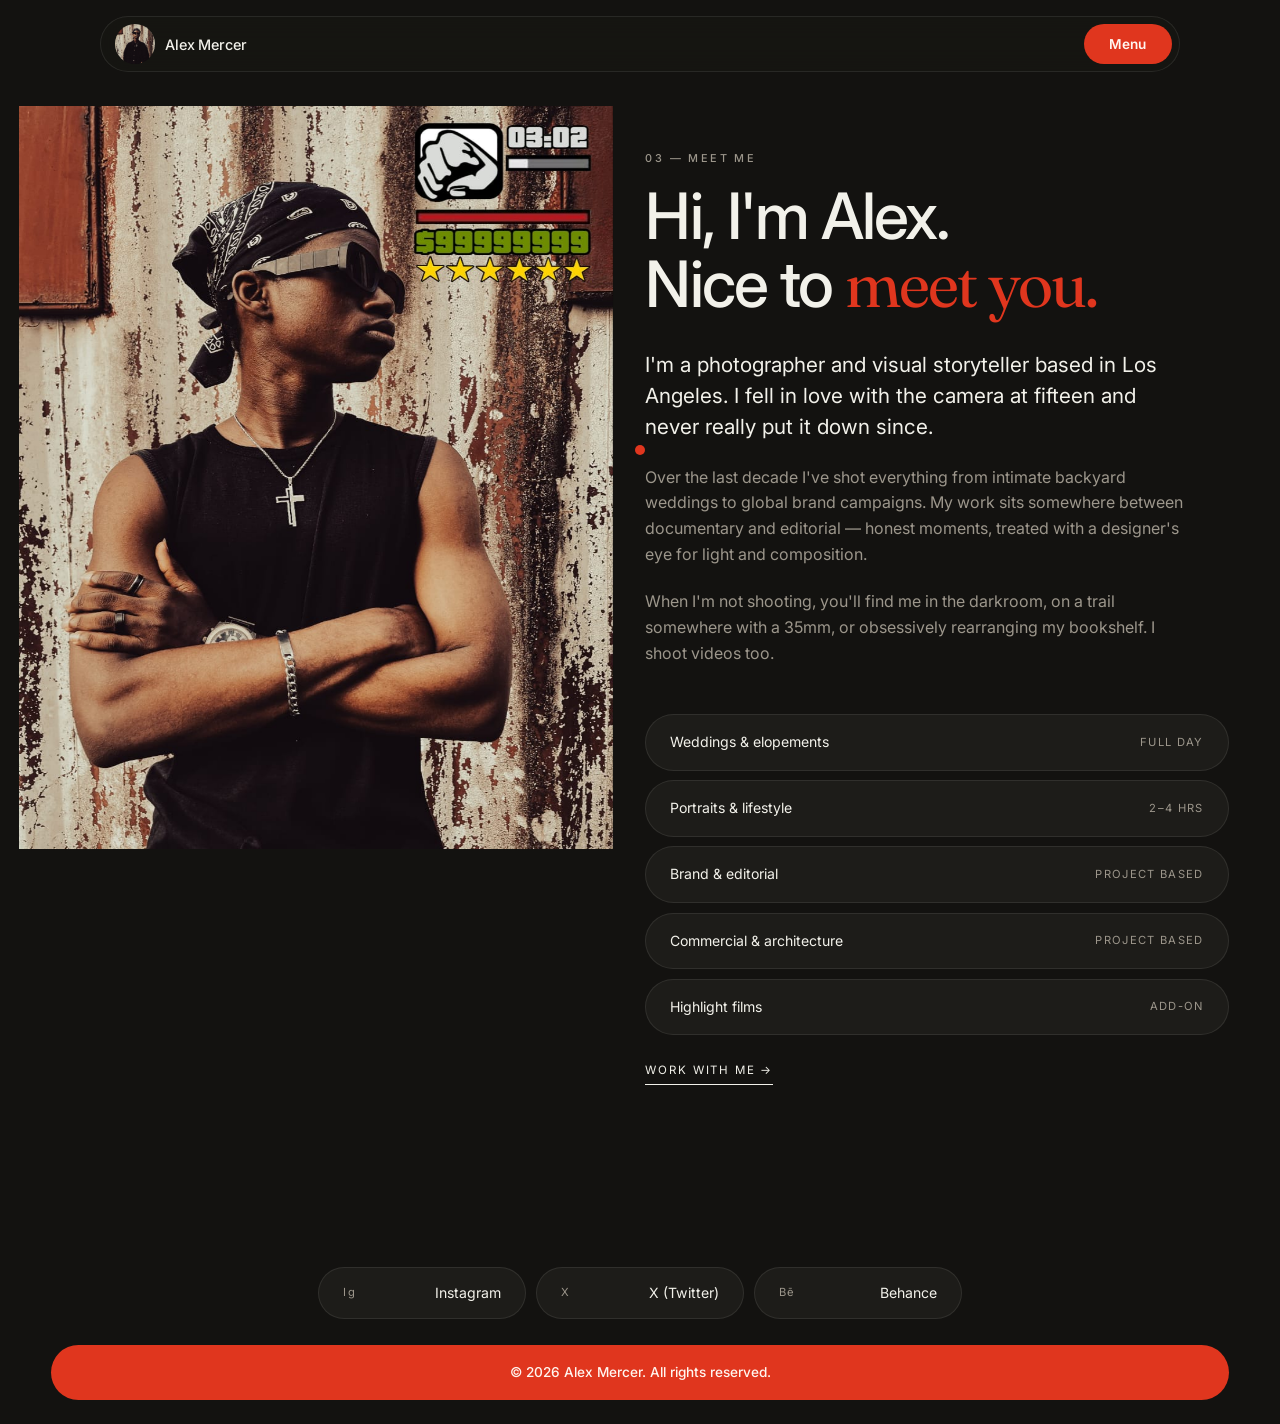
==== about.html @ 212f958e "Photographer portfolio — dark bento design, November session gallery, red accent, lazy loading + ske" ====
<!DOCTYPE html>
<html lang="en">
<head>
  <meta charset="UTF-8">
  <meta name="viewport" content="width=device-width, initial-scale=1.0">
  <title>About — Alex Mercer</title>
  <link rel="preconnect" href="https://fonts.googleapis.com">
  <link rel="preconnect" href="https://fonts.gstatic.com" crossorigin>
  <link href="https://fonts.googleapis.com/css2?family=Fraunces:ital,opsz,wght@0,9..144,300..600;1,9..144,300..600&family=Inter:wght@400;500;600&display=swap" rel="stylesheet">
  <link rel="stylesheet" href="css/style.css">
  <link rel="icon" href="data:image/svg+xml,<svg xmlns='http://www.w3.org/2000/svg' viewBox='0 0 100 100'><circle cx='50' cy='50' r='42' fill='%2316140f'/></svg>">
</head>
<body>

  <header class="nav">
    <a class="nav-id" href="index.html">
      <img src="images/photos/2026-11-24_012.jpg" alt="Alex Mercer" style="object-position:50% 18%">
      <span>Alex Mercer</span>
    </a>
    <nav class="menu">
      <ul>
        <li><a href="projects.html"><span>01</span>Projects</a></li>
        <li><a href="gallery.html"><span>02</span>Gallery</a></li>
        <li><a href="about.html" aria-current="page"><span>03</span>About</a></li>
        <li><a href="contact.html"><span>04</span>Contact</a></li>
      </ul>
    </nav>
    <button class="menu-btn">Menu</button>
  </header>

  <main class="section" style="padding-top:clamp(7rem,16vh,11rem)">
    <div class="about-grid">
      <div class="portrait-img reveal-img">
        <img data-parallax data-speed="10" src="images/photos/2026-11-24_003.jpg" alt="Alex Mercer — portrait" loading="lazy">
      </div>
      <div class="about-copy">
        <span class="eyebrow">03 — Meet me</span>
        <h1>Hi, I'm Alex.<br>Nice to <em>meet you.</em></h1>
        <p class="lede">I'm a photographer and visual storyteller based in Los Angeles. I fell in love with the camera at fifteen and never really put it down since.</p>
        <p class="body">Over the last decade I've shot everything from intimate backyard weddings to global brand campaigns. My work sits somewhere between documentary and editorial — honest moments, treated with a designer's eye for light and composition.</p>
        <p class="body">When I'm not shooting, you'll find me in the darkroom, on a trail somewhere with a 35mm, or obsessively rearranging my bookshelf. I shoot videos too.</p>

        <ul class="capability-list">
          <li><span>Weddings &amp; elopements</span><span>Full day</span></li>
          <li><span>Portraits &amp; lifestyle</span><span>2–4 hrs</span></li>
          <li><span>Brand &amp; editorial</span><span>Project based</span></li>
          <li><span>Commercial &amp; architecture</span><span>Project based</span></li>
          <li><span>Highlight films</span><span>Add-on</span></li>
        </ul>

        <a class="text-link" href="contact.html">Work with me →</a>
      </div>
    </div>
  </main>

  <footer class="footer">
    <nav class="pill-list footer-socials">
      <a href="#"><span class="num">Ig</span><span>Instagram</span></a>
      <a href="#"><span class="num">X</span><span>X (Twitter)</span></a>
      <a href="#"><span class="num">Bē</span><span>Behance</span></a>
    </nav>
    <div class="accent-bar">© 2026 Alex Mercer. All rights reserved.</div>
  </footer>

  <script src="https://unpkg.com/lenis@1/dist/lenis.min.js"></script>
  <script src="js/data.js"></script>
  <script src="js/main.js"></script>
</body>
</html>
---- css/style.css ----
/* ============================================================
   LENS × JUSTINLE — dark bento photographer portfolio
   ============================================================ */

:root {
  --bg: #131210;
  --bg-deep: #0b0a09;
  --card: #1d1c19;
  --card-2: #262420;
  --field: #2b2925;
  --line: rgba(242, 241, 234, 0.09);
  --ink: #f2f1ea;
  --muted: #9c968b;
  --accent: #e0361e;
  --accent-ink: #fff6f0;

  --font-display: "Fraunces", "Georgia", serif;
  --font-body: "Inter", "Helvetica Neue", sans-serif;

  --pad: clamp(1.25rem, 4vw, 4rem);
  --r: 22px;
  --r-lg: 28px;
  --ease: cubic-bezier(0.22, 1, 0.36, 1);
}

* { margin: 0; padding: 0; box-sizing: border-box; }

html { scroll-behavior: smooth; }

body {
  background: var(--bg);
  color: var(--ink);
  font-family: var(--font-body);
  font-size: 1rem;
  line-height: 1.6;
  -webkit-font-smoothing: antialiased;
  overflow-x: clip;
}

::selection { background: var(--accent); color: var(--accent-ink); }

img { display: block; max-width: 100%; }
a { color: inherit; text-decoration: none; }

/* ---------- typography ---------- */

.display {
  font-family: var(--font-display);
  font-weight: 400;
  font-variation-settings: "opsz" 144, "SOFT" 0, "WONK" 1;
  letter-spacing: -0.02em;
  line-height: 0.98;
}

.italic { font-style: italic; font-variation-settings: "opsz" 144, "SOFT" 0, "WONK" 1; }

.eyebrow {
  font-size: 0.68rem;
  text-transform: uppercase;
  letter-spacing: 0.22em;
  color: var(--muted);
  font-weight: 500;
}

.section { padding: clamp(3.5rem, 8vw, 6.5rem) var(--pad); }

.section-head {
  display: flex;
  align-items: flex-end;
  justify-content: space-between;
  gap: 2rem;
  margin-bottom: clamp(2.5rem, 6vw, 4.5rem);
}

.section-head h2 {
  font-family: var(--font-display);
  font-weight: 400;
  font-size: clamp(2.2rem, 5vw, 4.2rem);
  letter-spacing: -0.02em;
  line-height: 1;
  margin-top: 0.9rem;
}

/* ---------- shared card / frame ---------- */

.frame { overflow: hidden; border-radius: var(--r); position: relative; }
.frame img { width: 100%; height: 100%; object-fit: cover; display: block; }

[data-parallax] { will-change: transform; transform: scale(1.12); }

/* ---------- custom cursor ---------- */

.cursor {
  position: fixed;
  top: 0; left: 0;
  width: 10px; height: 10px;
  background: var(--accent);
  border-radius: 50%;
  pointer-events: none;
  z-index: 9999;
  transition: width 0.25s var(--ease), height 0.25s var(--ease), opacity 0.25s;
}

.cursor.-view { width: 84px; height: 84px; opacity: 0.95; }
.cursor.-link { width: 26px; height: 26px; }

.cursor-label {
  position: fixed;
  top: 0; left: 0;
  pointer-events: none;
  z-index: 9999;
  color: var(--accent-ink);
  font-size: 0.62rem;
  font-weight: 600;
  letter-spacing: 0.18em;
  text-transform: uppercase;
  opacity: 0;
  transition: opacity 0.2s;
}

.cursor.-view ~ .cursor-label { opacity: 1; }

@media (pointer: coarse) {
  .cursor, .cursor-label { display: none; }
}

/* ---------- floating pill nav ---------- */

.nav {
  position: fixed;
  top: 1rem;
  left: 50%;
  transform: translateX(-50%);
  width: min(96%, 1080px);
  z-index: 100;
  display: flex;
  justify-content: space-between;
  align-items: center;
  gap: 1rem;
  padding: 0.45rem 0.45rem 0.45rem 0.9rem;
  background: rgba(23, 22, 19, 0.78);
  backdrop-filter: blur(16px);
  -webkit-backdrop-filter: blur(16px);
  border: 1px solid var(--line);
  border-radius: 999px;
}

.nav-id { display: flex; align-items: center; gap: 0.6rem; }
.nav-id img { width: 40px; height: 40px; border-radius: 50%; object-fit: cover; }
.nav-id span { font-weight: 500; font-size: 0.9rem; letter-spacing: -0.01em; white-space: nowrap; }

.menu-btn {
  background: var(--accent);
  color: var(--accent-ink);
  border: none;
  border-radius: 999px;
  padding: 0.75rem 1.6rem;
  font-family: var(--font-body);
  font-size: 0.85rem;
  font-weight: 600;
  cursor: pointer;
  transition: transform 0.3s var(--ease), filter 0.3s;
}

.menu-btn:hover { filter: brightness(1.06); transform: scale(1.04); }

/* menu overlay — reparented to <body> by JS (fixed positioning inside
   the nav is contained by its backdrop-filter and would be clipped) */
.site-menu {
  position: fixed;
  inset: 0;
  z-index: 99;
  background: rgba(11, 10, 9, 0.5);
  backdrop-filter: blur(28px) saturate(0.85);
  -webkit-backdrop-filter: blur(28px) saturate(0.85);
  display: grid;
  place-items: center;
  opacity: 0;
  visibility: hidden;
  transition: opacity 0.4s var(--ease), visibility 0.4s;
}

.site-menu.open { opacity: 1; visibility: visible; }

.site-menu ul { list-style: none; text-align: center; display: grid; gap: 0.8rem; }

.site-menu a {
  font-family: var(--font-display);
  font-size: clamp(2.2rem, 6vw, 4.2rem);
  letter-spacing: -0.02em;
  transition: color 0.3s;
  display: inline-block;
}

.site-menu a span {
  font-family: var(--font-body);
  font-size: 0.65rem;
  letter-spacing: 0.2em;
  color: var(--muted);
  vertical-align: super;
  margin-right: 0.8rem;
}

.site-menu a:hover, .site-menu a[aria-current="page"] { color: var(--accent); font-style: italic; }

/* ---------- buttons ---------- */

.btn-main {
  display: inline-flex;
  align-items: center;
  gap: 1rem;
  background: var(--ink);
  color: #16140f; /* dark text on the light pill — 4.5:1+ */
  border-radius: 999px;
  padding: 0.5rem 1.8rem 0.5rem 0.5rem;
  font-weight: 500;
  font-size: 0.95rem;
  transition: transform 0.35s var(--ease);
}

.btn-main:hover { transform: scale(1.04); }

.btn-main .btn-ico {
  width: 2.4rem; height: 2.4rem;
  border-radius: 50%;
  background: #16140f;
  color: var(--accent);
  display: grid;
  place-items: center;
  transition: transform 0.35s var(--ease);
}

.btn-main:hover .btn-ico { transform: rotate(-45deg); }

/* ---------- hero (Lens-style bento) ---------- */

/* ---------- hero (full-bleed image header) ---------- */

.hero {
  position: relative;
  min-height: 100svh;
  display: grid;
  place-items: center;
  padding: 6.5rem var(--pad) 3rem;
  overflow: hidden;
}

.hero-bg {
  position: absolute;
  inset: 0;
  width: 100%;
  height: 100%;
  object-fit: cover;
  object-position: 50% 30%;
}

.hero-veil {
  position: absolute;
  inset: 0;
  background: linear-gradient(180deg, rgba(11, 10, 9, 0.6), rgba(11, 10, 9, 0.32) 45%, rgba(11, 10, 9, 0.82));
}

.hero-copy { position: relative; z-index: 1; text-align: center; }

.hero-tag { color: rgba(242, 241, 234, 0.85); max-width: 24rem; margin: 0 auto 1.4rem; }

.hero-title {
  font-family: var(--font-body);
  font-weight: 500;
  font-size: clamp(2.8rem, 6.5vw, 6.4rem);
  line-height: 1.03;
  letter-spacing: -0.035em;
  text-shadow: 0 2px 40px rgba(8, 7, 6, 0.45);
}

.hero-copy .btn-main { margin-top: 2.4rem; }

@media (max-width: 880px) {
  .hero { padding-top: 6.5rem; }
}

/* ---------- reveal animations ---------- */

.reveal {
  opacity: 0;
  transform: translateY(28px);
  filter: blur(8px);
  transition: opacity 0.9s var(--ease), transform 0.9s var(--ease), filter 0.9s var(--ease);
}

.reveal.in { opacity: 1; transform: none; filter: none; }

.reveal-img {
  opacity: 0;
  transform: scale(0.96) translateY(24px);
  transition: opacity 1s var(--ease), transform 1.1s var(--ease);
}

.reveal-img.in { opacity: 1; transform: none; }

/* ---------- featured banner (full-width, text center-bottom) ---------- */

.feature { display: grid; gap: clamp(2.5rem, 6vw, 5rem); }

.banner {
  position: relative;
  display: block;
  width: 100%;
  aspect-ratio: 16 / 9;
  border-radius: var(--r-lg);
  overflow: hidden;
}

.banner img { position: absolute; inset: 0; width: 100%; height: 100%; object-fit: cover; object-position: 50% 22%; opacity: 0; transition: opacity 0.6s var(--ease); }
.banner.loaded img { opacity: 1; }
.banner::before, .frames-card::before {
  content: "";
  position: absolute;
  inset: 0;
  background: linear-gradient(110deg, var(--card) 35%, var(--card-2) 50%, var(--card) 65%);
  background-size: 200% 100%;
  animation: shimmer 1.5s linear infinite;
}
.banner.loaded::before, .frames-card.loaded::before { content: none; }

@keyframes shimmer { to { background-position: -200% 0; } }

.banner-overlay {
  position: absolute;
  inset: auto 0 0 0;
  padding: clamp(1.6rem, 4vw, 3rem);
  background: linear-gradient(transparent, rgba(8, 7, 6, 0.88));
  text-align: center;
  display: grid;
  justify-items: center;
  gap: 0.7rem;
}

.banner-overlay .eyebrow { color: var(--accent); }

.banner-overlay h3 {
  font-family: var(--font-display);
  font-weight: 400;
  font-size: clamp(1.9rem, 3.6vw, 3.2rem);
  letter-spacing: -0.015em;
  line-height: 1.05;
}

.banner-overlay h3 sup {
  font-size: 0.38em;
  font-family: var(--font-body);
  color: var(--muted);
  letter-spacing: 0.1em;
  margin-left: 0.6em;
}

.banner-overlay p { color: rgba(242, 241, 234, 0.82); max-width: 40rem; font-size: 0.95rem; }

.banner-overlay .tag-row { justify-content: center; margin-top: 0.3rem; }

.banner-overlay .text-link { margin-top: 0.8rem; border-color: var(--ink); }

.tag-row { display: flex; flex-wrap: wrap; gap: 0.5rem; margin-top: 1.4rem; }

.tag {
  font-size: 0.66rem;
  letter-spacing: 0.12em;
  text-transform: uppercase;
  padding: 0.4rem 0.9rem;
  border: 1px solid var(--line);
  border-radius: 100px;
  color: var(--muted);
  background: var(--card);
}

.text-link {
  display: inline-flex;
  align-items: center;
  gap: 0.5rem;
  font-size: 0.72rem;
  letter-spacing: 0.16em;
  text-transform: uppercase;
  margin-top: 1.6rem;
  border-bottom: 1px solid var(--ink);
  padding-bottom: 0.3rem;
  transition: color 0.25s, border-color 0.25s;
}

.text-link:hover { color: var(--accent); border-color: var(--accent); }

@media (max-width: 860px) {
  .feature-row, .feature-row:nth-child(even) { grid-template-columns: 1fr; }
  .feature-row:nth-child(even) .feature-media { order: 0; }
}

/* ---------- services (slim strip) ---------- */

.strip {
  display: flex;
  justify-content: space-between;
  align-items: center;
  flex-wrap: wrap;
  gap: 1.2rem;
  margin: 0 var(--pad);
  padding: 1.4rem 0;
  border-top: 1px solid var(--line);
  border-bottom: 1px solid var(--line);
}

.strip p { display: flex; flex-wrap: wrap; gap: 1.6rem; color: var(--muted); font-size: 0.85rem; letter-spacing: 0.06em; }

.strip a {
  font-size: 0.72rem;
  letter-spacing: 0.16em;
  text-transform: uppercase;
  border-bottom: 1px solid var(--ink);
  padding-bottom: 0.3rem;
  transition: color 0.25s, border-color 0.25s;
}

.strip a:hover { color: var(--accent); border-color: var(--accent); }

/* ---------- latest frames (single "view more" card) ---------- */

.frames-card {
  display: block;
  position: relative;
  margin: 0 var(--pad);
  border-radius: var(--r-lg);
  overflow: hidden;
  aspect-ratio: 16 / 7;
}

.frames-card img {
  position: absolute;
  inset: 0;
  width: 100%;
  height: 100%;
  object-fit: cover;
  opacity: 0;
  transition: opacity 0.6s var(--ease), transform 1s var(--ease);
}

.frames-card.loaded img { opacity: 1; }
.frames-card:hover img { transform: scale(1.04); }

.frames-cta {
  position: absolute;
  inset: 0;
  display: grid;
  place-items: center;
  font-family: var(--font-display);
  font-weight: 400;
  font-size: clamp(1.6rem, 3vw, 2.6rem);
  letter-spacing: -0.01em;
  color: var(--ink);
  background: rgba(8, 7, 6, 0.3);
  transition: background 0.35s, letter-spacing 0.5s var(--ease);
}

.frames-card:hover .frames-cta { background: rgba(8, 7, 6, 0.14); letter-spacing: 0.02em; }

@keyframes scroll { to { transform: translateX(-50%); } }

/* ---------- footer ---------- */

.footer { padding: clamp(3rem, 7vw, 5rem) var(--pad) 1.5rem; }

.footer .pill-list {
  display: flex;
  justify-content: center;
  flex-wrap: wrap;
  gap: 0.6rem;
  margin-bottom: 1.6rem;
}

.footer .pill-list a { min-width: 13rem; }

.pill-list { display: grid; gap: 0.6rem; }

.pill-list a {
  display: flex;
  justify-content: space-between;
  align-items: center;
  background: var(--card);
  border: 1px solid var(--line);
  border-radius: 999px;
  padding: 0.85rem 1.5rem;
  font-size: 0.88rem;
  transition: background 0.3s, border-color 0.3s, transform 0.35s var(--ease);
}

.pill-list a:hover { background: var(--card-2); border-color: rgba(224, 54, 30, 0.3); transform: translateX(4px); }

.pill-list a .num { color: var(--muted); font-size: 0.7rem; letter-spacing: 0.14em; }

.accent-bar {
  background: var(--accent);
  color: var(--accent-ink);
  border-radius: 999px;
  padding: 1.05rem;
  text-align: center;
  font-size: 0.85rem;
  font-weight: 500;
}

@media (max-width: 860px) { .footer .pill-list a { min-width: 10rem; } }

/* ---------- page head ---------- */

.page-head { padding: clamp(7rem, 15vh, 10rem) var(--pad) clamp(2rem, 5vw, 4rem); }

.page-head h1 {
  font-family: var(--font-display);
  font-weight: 400;
  font-size: clamp(3rem, 9vw, 8rem);
  line-height: 0.98;
  letter-spacing: -0.02em;
  text-transform: uppercase;
  margin-top: 0.8rem;
}

.page-head h1 .italic { text-transform: none; }

.page-head p { color: var(--muted); max-width: 30rem; margin-top: 1.5rem; }

/* ---------- projects index (bento rows) ---------- */

.proj-list { padding: 0 var(--pad) clamp(4rem, 9vw, 7rem); display: grid; gap: 0.8rem; }

.proj-row {
  display: grid;
  grid-template-columns: 3rem 1fr auto auto;
  align-items: center;
  gap: 2rem;
  padding: 1.3rem 1.6rem;
  background: var(--card);
  border: 1px solid var(--line);
  border-radius: var(--r);
  transition: background 0.3s, border-color 0.3s, transform 0.35s var(--ease);
}

.proj-row:hover { background: var(--card-2); border-color: rgba(224, 54, 30, 0.25); transform: translateX(6px); }

.proj-row .idx { color: var(--muted); font-size: 0.75rem; font-variant-numeric: tabular-nums; }

.proj-row h3 {
  font-family: var(--font-display);
  font-weight: 400;
  font-size: clamp(1.3rem, 2.6vw, 2rem);
  letter-spacing: -0.015em;
  transition: color 0.3s;
}

.proj-row:hover h3 { color: var(--accent); }

.proj-row .cat, .proj-row .year { color: var(--muted); font-size: 0.74rem; letter-spacing: 0.12em; text-transform: uppercase; }

.proj-preview {
  position: fixed;
  z-index: 50;
  width: 20rem;
  aspect-ratio: 4 / 5;
  object-fit: cover;
  border-radius: var(--r);
  pointer-events: none;
  opacity: 0;
  transform: scale(0.92) rotate(-3deg);
  transition: opacity 0.35s var(--ease), transform 0.45s var(--ease);
}

.proj-preview.show { opacity: 1; transform: scale(1) rotate(-2deg); }

@media (hover: none) { .proj-preview { display: none; } }

@media (max-width: 720px) {
  .proj-row { grid-template-columns: 2rem 1fr; }
  .proj-row .cat { display: none; }
  .proj-row .year { grid-column: 2; }
}

/* ---------- project detail ---------- */

.pd-head { padding: clamp(7rem, 15vh, 10rem) var(--pad) 3rem; }
.pd-head .eyebrow { display: block; margin-bottom: 1.2rem; }

.pd-head h1 {
  font-family: var(--font-display);
  font-weight: 400;
  font-size: clamp(2.6rem, 7.5vw, 6.5rem);
  line-height: 0.98;
  letter-spacing: -0.02em;
  max-width: 16ch;
}

.pd-meta {
  display: flex;
  flex-wrap: wrap;
  gap: 3rem;
  margin-top: 2.5rem;
  padding-top: 1.5rem;
  border-top: 1px solid var(--line);
}

.pd-meta .eyebrow { display: block; margin-bottom: 0.4rem; }
.pd-meta div > *:last-child { font-size: 0.95rem; }

.pd-gallery {
  padding: 0 var(--pad) clamp(4rem, 9vw, 7rem);
  display: flex;
  flex-direction: column;
  gap: clamp(1rem, 2.5vw, 2rem);
}

.pd-gallery img { width: 100%; border-radius: var(--r); cursor: pointer; }
.pd-gallery .portrait { max-width: 44rem; margin: 0 auto; }

.pd-nav {
  display: flex;
  justify-content: space-between;
  align-items: center;
  gap: 1.5rem;
  margin: 0 var(--pad) 4rem;
  padding: 2rem 2.4rem;
  background: var(--card);
  border: 1px solid var(--line);
  border-radius: var(--r-lg);
}

.pd-nav a { font-family: var(--font-display); font-size: clamp(1.1rem, 2.2vw, 1.6rem); transition: color 0.3s; }
.pd-nav a:hover { color: var(--accent); }

/* ---------- gallery (full-height uncropped masonry) ---------- */

.bento-grid {
  columns: 3;
  column-gap: 1rem;
  padding: 0 var(--pad) clamp(4rem, 9vw, 7rem);
}

.bento-grid figure {
  position: relative;
  overflow: hidden;
  border-radius: var(--r);
  cursor: pointer;
  margin-bottom: 1rem;
  break-inside: avoid;
  background: var(--card);
}

/* skeleton shimmer while the photo loads */
.bento-grid figure::before {
  content: "";
  position: absolute;
  inset: 0;
  background: linear-gradient(110deg, var(--card) 35%, var(--card-2) 50%, var(--card) 65%);
  background-size: 200% 100%;
  animation: shimmer 1.5s linear infinite;
}

.bento-grid figure.loaded::before { content: none; }

.bento-grid img {
  position: absolute;
  inset: 0;
  width: 100%;
  height: 100%;
  object-fit: cover;
  opacity: 0;
  transition: opacity 0.6s var(--ease), transform 0.8s var(--ease);
}

.bento-grid figure.loaded img { opacity: 1; }
.bento-grid figure:hover img { transform: scale(1.03); }

.bento-grid figcaption {
  position: absolute;
  left: 0.8rem; bottom: 0.8rem;
  z-index: 2;
  padding: 0.35rem 0.9rem;
  background: rgba(11, 10, 9, 0.7);
  backdrop-filter: blur(8px);
  border: 1px solid rgba(242, 241, 234, 0.12);
  border-radius: 100px;
  color: var(--ink);
  font-size: 0.62rem;
  letter-spacing: 0.14em;
  text-transform: uppercase;
  opacity: 0;
  transform: translateY(6px);
  transition: opacity 0.3s, transform 0.3s;
}

.bento-grid figure:hover figcaption { opacity: 1; transform: none; }

@media (max-width: 960px) { .bento-grid { columns: 2; } }
@media (max-width: 560px) { .bento-grid { columns: 1; } }

/* ---------- lightbox ---------- */

.lightbox {
  position: fixed;
  inset: 0;
  z-index: 200;
  background: rgba(8, 7, 6, 0.95);
  display: grid;
  place-items: center;
  opacity: 0;
  visibility: hidden;
  transition: opacity 0.35s var(--ease);
}

.lightbox.open { opacity: 1; visibility: visible; }

.lightbox img {
  max-width: 88vw;
  max-height: 82vh;
  object-fit: contain;
  border-radius: 12px;
  transform: scale(0.96);
  transition: transform 0.4s var(--ease);
}

.lightbox.open img { transform: scale(1); }

.lightbox .btn {
  position: absolute;
  background: rgba(29, 28, 25, 0.8);
  border: 1px solid var(--line);
  color: var(--ink);
  cursor: pointer;
  font-size: 1.2rem;
  padding: 0.9rem 1.1rem;
  border-radius: 100px;
  transition: background 0.25s, color 0.25s;
}

.lightbox .btn:hover { background: var(--accent); color: var(--accent-ink); }
.lightbox .close { top: 1.2rem; right: 1.2rem; }
.lightbox .prev { left: 1.2rem; top: 50%; transform: translateY(-50%); }
.lightbox .next { right: 1.2rem; top: 50%; transform: translateY(-50%); }

.lightbox .counter {
  position: absolute;
  bottom: 1.4rem;
  left: 50%;
  transform: translateX(-50%);
  color: var(--muted);
  font-size: 0.7rem;
  letter-spacing: 0.2em;
}

/* ---------- about ---------- */

.about-grid {
  display: grid;
  grid-template-columns: 1fr 1.1fr;
  gap: clamp(2rem, 5vw, 5rem);
  align-items: start;
}

.portrait-img { border-radius: var(--r-lg); }
.portrait-img img { aspect-ratio: 4 / 5; }

.about-copy h1 {
  font-family: var(--font-body);
  font-weight: 500;
  font-size: clamp(2.2rem, 5vw, 4.2rem);
  line-height: 1.05;
  letter-spacing: -0.03em;
  margin: 0.8rem 0 2rem;
}

.about-copy h1 em { font-style: normal; color: var(--accent); font-family: var(--font-display); font-weight: 400; }

.about-copy .lede { font-size: clamp(1.05rem, 1.8vw, 1.3rem); line-height: 1.5; max-width: 34rem; }
.about-copy .body { color: var(--muted); max-width: 34rem; margin-top: 1.4rem; }

.capability-list { list-style: none; margin-top: 3rem; display: grid; gap: 0.6rem; }

.capability-list li {
  display: flex;
  justify-content: space-between;
  align-items: center;
  padding: 1rem 1.5rem;
  background: var(--card);
  border: 1px solid var(--line);
  border-radius: 100px;
  font-size: 0.88rem;
}

.capability-list li span:last-child { color: var(--muted); font-size: 0.7rem; letter-spacing: 0.12em; text-transform: uppercase; }

@media (max-width: 860px) { .about-grid { grid-template-columns: 1fr; } }

/* ---------- contact (bento) ---------- */

.bc-wrap {
  display: grid;
  grid-template-columns: 1fr 1.15fr;
  gap: 1.2rem;
  padding: 0 var(--pad) clamp(3rem, 7vw, 5rem);
}

.bc-media {
  position: relative;
  aspect-ratio: 4 / 4.4;
  border-radius: var(--r-lg);
  overflow: hidden;
}

.bc-media img { position: absolute; inset: 0; width: 100%; height: 100%; object-fit: cover; }

.bc-overlay {
  position: absolute;
  inset: auto 0 0 0;
  padding: clamp(1.5rem, 3vw, 2.4rem);
  background: linear-gradient(transparent, rgba(8, 7, 6, 0.82));
  display: grid;
  gap: 2rem;
}

.bc-overlay h2 {
  font-family: var(--font-body);
  font-weight: 500;
  font-size: clamp(1.3rem, 2.2vw, 1.9rem);
  line-height: 1.25;
  letter-spacing: -0.02em;
}

.bc-contacts { display: flex; align-items: center; gap: 1.2rem; font-size: 0.95rem; }
.bc-contacts .dash { flex: 1; height: 1px; background: rgba(242, 241, 234, 0.4); }
.bc-contacts a:hover { color: var(--accent); }

.bc-form {
  background: var(--card);
  border: 1px solid var(--line);
  border-radius: var(--r-lg);
  padding: clamp(1.6rem, 3vw, 2.6rem);
  display: grid;
  gap: 1.4rem;
  align-content: start;
}

.bc-form label { font-size: 0.66rem; letter-spacing: 0.2em; text-transform: uppercase; color: var(--muted); font-weight: 500; }
.bc-form .fgroup { display: grid; gap: 0.55rem; }

.bc-form input, .bc-form textarea {
  background: var(--field);
  border: 1px solid transparent;
  border-radius: 12px;
  padding: 0.95rem 1.15rem;
  font-family: var(--font-body);
  font-size: 0.95rem;
  color: var(--ink);
  outline: none;
  resize: vertical;
  transition: border-color 0.3s, background 0.3s;
}

.bc-form input:focus, .bc-form textarea:focus { border-color: var(--accent); background: #32302b; }
.bc-form ::placeholder { color: #6f6a61; }

.bc-form .bc-submit {
  background: var(--accent);
  color: var(--accent-ink);
  border: none;
  border-radius: 999px;
  padding: 1.05rem;
  font-family: var(--font-body);
  font-size: 0.95rem;
  font-weight: 600;
  cursor: pointer;
  transition: filter 0.3s, transform 0.3s var(--ease);
}

.bc-form .bc-submit:hover { filter: brightness(1.07); transform: scale(1.01); }

.contact-info-cards { display: grid; gap: 0.6rem; margin-top: 0.5rem; }
.contact-info-cards a { display: flex; justify-content: space-between; background: var(--card); border: 1px solid var(--line); border-radius: 999px; padding: 0.85rem 1.5rem; font-size: 0.88rem; }
.contact-info-cards a span:last-child { color: var(--muted); }

@media (max-width: 860px) { .bc-wrap { grid-template-columns: 1fr; } .bc-media { aspect-ratio: 4 / 3.4; } }

/* ---------- motion / video cards ---------- */

.video-grid { display: grid; grid-template-columns: repeat(2, 1fr); gap: 1.2rem; padding: 0 var(--pad); }

.video-card { position: relative; border-radius: var(--r); overflow: hidden; background: var(--card); }
.video-card:first-child { grid-column: 1 / -1; }

.video-card video {
  display: block;
  width: 100%;
  aspect-ratio: 16 / 9;
  object-fit: cover;
  background: #000;
}

.video-card figcaption {
  position: absolute;
  left: 0.8rem; bottom: 0.8rem;
  padding: 0.35rem 0.9rem;
  background: rgba(11, 10, 9, 0.7);
  backdrop-filter: blur(8px);
  border: 1px solid rgba(242, 241, 234, 0.12);
  border-radius: 100px;
  color: var(--ink);
  font-size: 0.62rem;
  letter-spacing: 0.14em;
  text-transform: uppercase;
}

@media (max-width: 720px) { .video-grid { grid-template-columns: 1fr; } }

/* ---------- page wipe transition ---------- */

.wipe {
  position: fixed;
  inset: 0;
  z-index: 1000;
  background: var(--bg-deep);
  pointer-events: none;
  transform: translateY(0);
  transition: transform 0.65s cubic-bezier(0.76, 0, 0.24, 1);
  will-change: transform;
}

.wipe.exit { transform: translateY(-101%); }

/* content dim + blur while the menu overlay is open — applied to the page
   sections themselves so it works even without backdrop-filter support
   (e.g. Firefox/WebRender on some Linux GPU setups) */
.menu-dim {
  filter: blur(22px) brightness(0.5) saturate(0.85);
  transition: filter 0.5s var(--ease);
}

/* ---------- misc ---------- */

.reveal { will-change: opacity, transform; }

/* ---------- a11y: focus, cursor, reduced motion ---------- */

a, button { cursor: pointer; }

:focus-visible {
  outline: 2px solid var(--accent);
  outline-offset: 3px;
  border-radius: 4px;
}

@media (prefers-reduced-motion: reduce) {
  html { scroll-behavior: auto; }
  *, *::before, *::after {
    animation-duration: 0.01ms !important;
    animation-iteration-count: 1 !important;
    transition-duration: 0.01ms !important;
  }
  .reveal, .reveal-img { opacity: 1; transform: none; filter: none; }
}
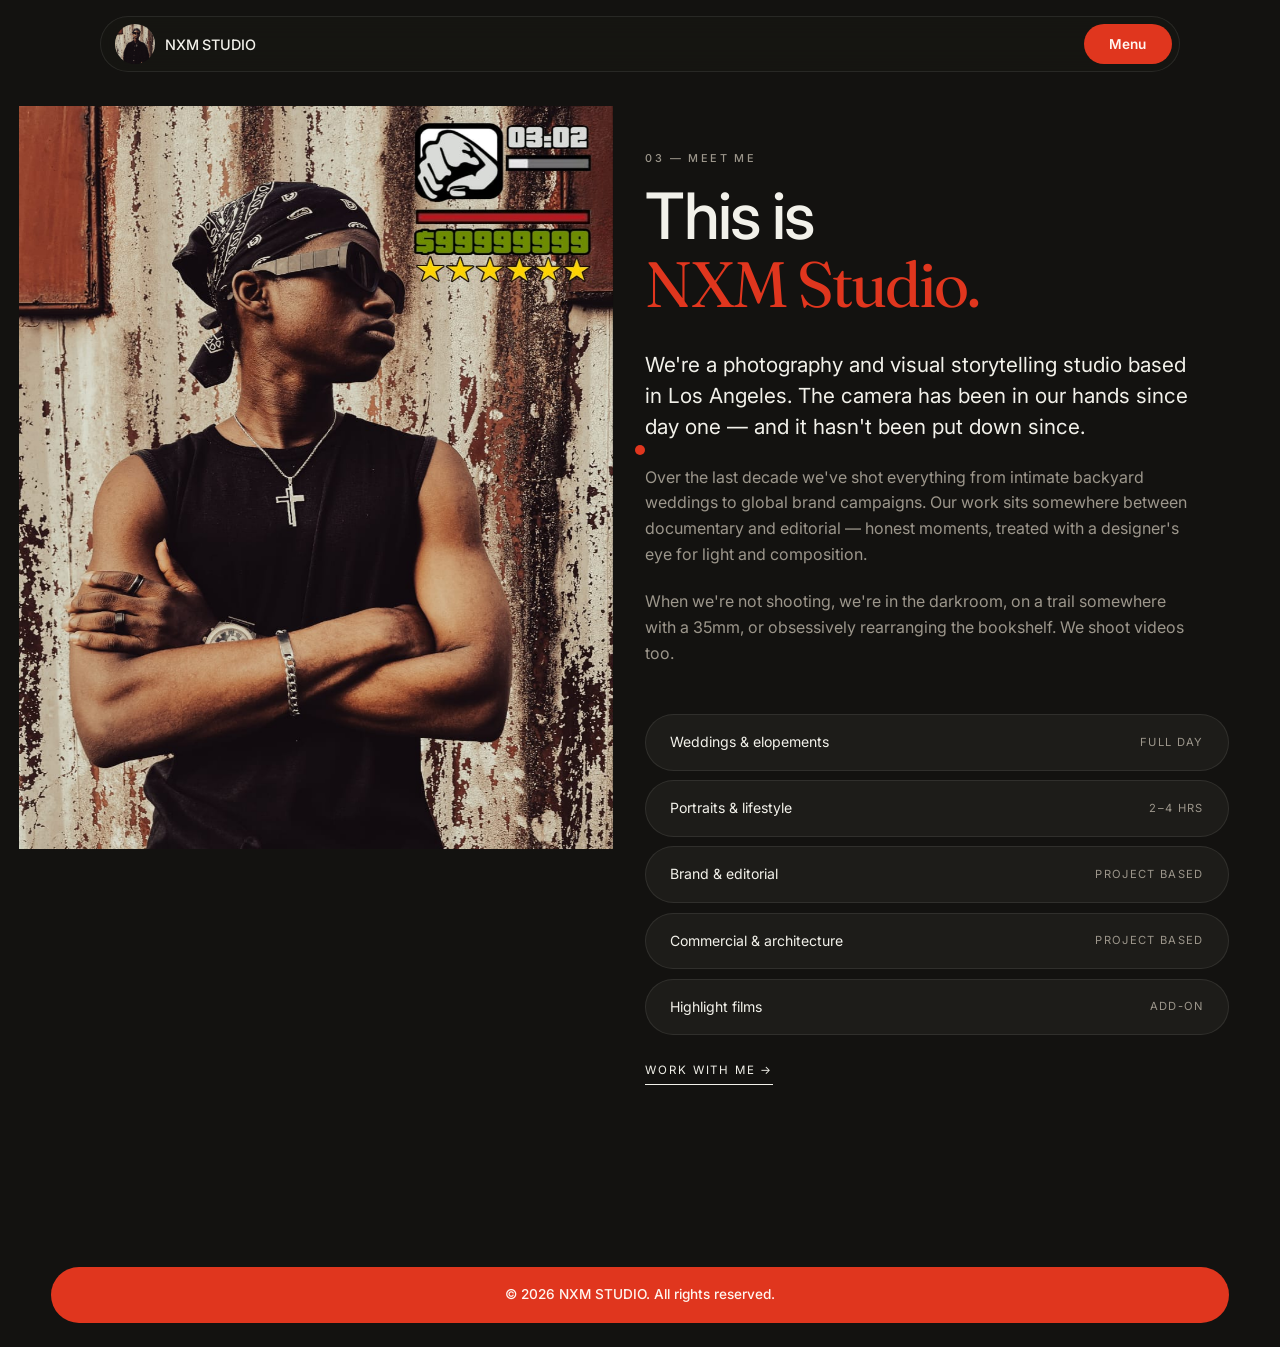
==== commit 1fd6436f: "Rebrand to NXM STUDIO — studio voice, socials removed (none found), footer simplified" ====
--- a/about.html
+++ b/about.html
@@ -3,7 +3,7 @@
 <head>
   <meta charset="UTF-8">
   <meta name="viewport" content="width=device-width, initial-scale=1.0">
-  <title>About — Alex Mercer</title>
+  <title>About — NXM STUDIO</title>
   <link rel="preconnect" href="https://fonts.googleapis.com">
   <link rel="preconnect" href="https://fonts.gstatic.com" crossorigin>
   <link href="https://fonts.googleapis.com/css2?family=Fraunces:ital,opsz,wght@0,9..144,300..600;1,9..144,300..600&family=Inter:wght@400;500;600&display=swap" rel="stylesheet">
@@ -14,8 +14,8 @@
 
   <header class="nav">
     <a class="nav-id" href="index.html">
-      <img src="images/photos/2026-11-24_012.jpg" alt="Alex Mercer" style="object-position:50% 18%">
-      <span>Alex Mercer</span>
+      <img src="images/photos/2026-11-24_012.jpg" alt="NXM STUDIO" style="object-position:50% 18%">
+      <span>NXM STUDIO</span>
     </a>
     <nav class="menu">
       <ul>
@@ -31,14 +31,14 @@
   <main class="section" style="padding-top:clamp(7rem,16vh,11rem)">
     <div class="about-grid">
       <div class="portrait-img reveal-img">
-        <img data-parallax data-speed="10" src="images/photos/2026-11-24_003.jpg" alt="Alex Mercer — portrait" loading="lazy">
+        <img data-parallax data-speed="10" src="images/photos/2026-11-24_003.jpg" alt="NXM STUDIO — portrait" loading="lazy">
       </div>
       <div class="about-copy">
         <span class="eyebrow">03 — Meet me</span>
-        <h1>Hi, I'm Alex.<br>Nice to <em>meet you.</em></h1>
-        <p class="lede">I'm a photographer and visual storyteller based in Los Angeles. I fell in love with the camera at fifteen and never really put it down since.</p>
-        <p class="body">Over the last decade I've shot everything from intimate backyard weddings to global brand campaigns. My work sits somewhere between documentary and editorial — honest moments, treated with a designer's eye for light and composition.</p>
-        <p class="body">When I'm not shooting, you'll find me in the darkroom, on a trail somewhere with a 35mm, or obsessively rearranging my bookshelf. I shoot videos too.</p>
+        <h1>This is<br><em>NXM Studio.</em></h1>
+        <p class="lede">We're a photography and visual storytelling studio based in Los Angeles. The camera has been in our hands since day one — and it hasn't been put down since.</p>
+        <p class="body">Over the last decade we've shot everything from intimate backyard weddings to global brand campaigns. Our work sits somewhere between documentary and editorial — honest moments, treated with a designer's eye for light and composition.</p>
+        <p class="body">When we're not shooting, we're in the darkroom, on a trail somewhere with a 35mm, or obsessively rearranging the bookshelf. We shoot videos too.</p>
 
         <ul class="capability-list">
           <li><span>Weddings &amp; elopements</span><span>Full day</span></li>
@@ -54,12 +54,7 @@
   </main>
 
   <footer class="footer">
-    <nav class="pill-list footer-socials">
-      <a href="#"><span class="num">Ig</span><span>Instagram</span></a>
-      <a href="#"><span class="num">X</span><span>X (Twitter)</span></a>
-      <a href="#"><span class="num">Bē</span><span>Behance</span></a>
-    </nav>
-    <div class="accent-bar">© 2026 Alex Mercer. All rights reserved.</div>
+    <div class="accent-bar">© 2026 NXM STUDIO. All rights reserved.</div>
   </footer>
 
   <script src="https://unpkg.com/lenis@1/dist/lenis.min.js"></script>
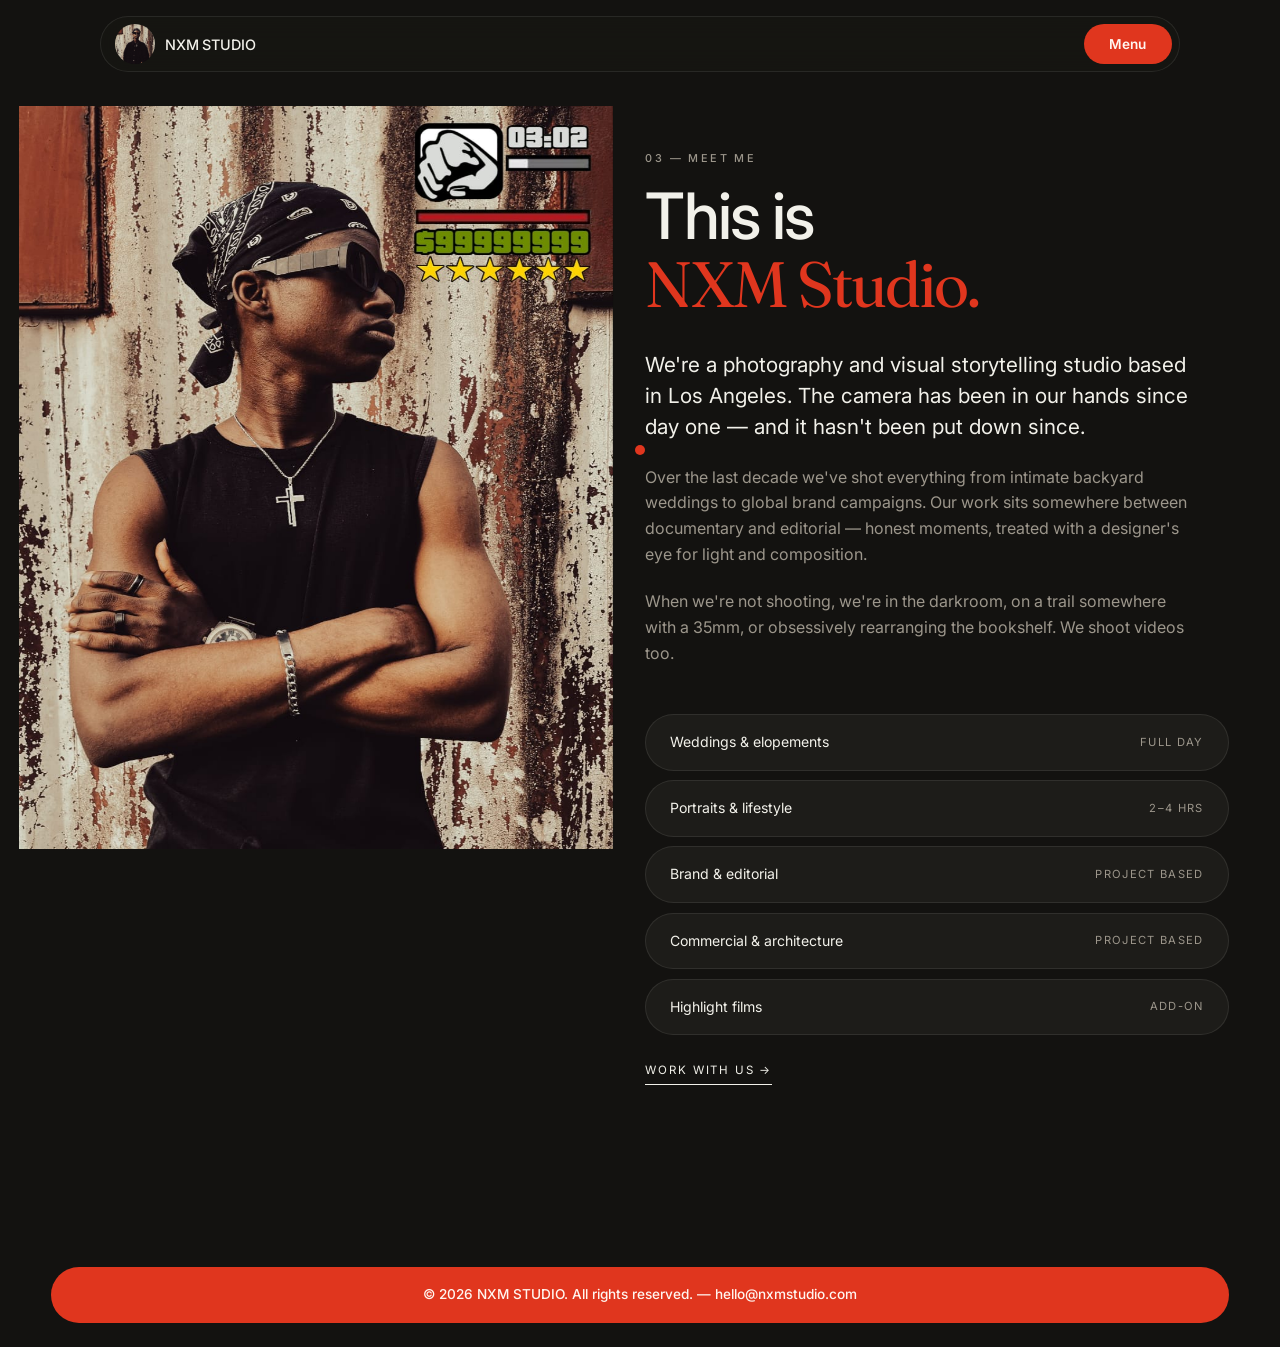
==== commit 9e2b2271: "Remove contact page, clean dead CSS, footer email everywhere, README refresh" ====
--- a/about.html
+++ b/about.html
@@ -12,6 +12,12 @@
 </head>
 <body>
 
+  <div class="preloader" aria-hidden="true">
+    <div class="pl-bar"><span></span></div>
+    <div class="pl-count">000</div>
+  </div>
+
+
   <header class="nav">
     <a class="nav-id" href="index.html">
       <img src="images/photos/2026-11-24_012.jpg" alt="NXM STUDIO" style="object-position:50% 18%">
@@ -22,7 +28,6 @@
         <li><a href="projects.html"><span>01</span>Projects</a></li>
         <li><a href="gallery.html"><span>02</span>Gallery</a></li>
         <li><a href="about.html" aria-current="page"><span>03</span>About</a></li>
-        <li><a href="contact.html"><span>04</span>Contact</a></li>
       </ul>
     </nav>
     <button class="menu-btn">Menu</button>
@@ -48,13 +53,13 @@
           <li><span>Highlight films</span><span>Add-on</span></li>
         </ul>
 
-        <a class="text-link" href="contact.html">Work with me →</a>
+        <a class="text-link" href="mailto:hello@nxmstudio.com">Work with us →</a>
       </div>
     </div>
   </main>
 
   <footer class="footer">
-    <div class="accent-bar">© 2026 NXM STUDIO. All rights reserved.</div>
+    <div class="accent-bar">© 2026 NXM STUDIO. All rights reserved. — hello@nxmstudio.com</div>
   </footer>
 
   <script src="https://unpkg.com/lenis@1/dist/lenis.min.js"></script>
--- a/css/style.css
+++ b/css/style.css
@@ -15,7 +15,7 @@
   --accent-ink: #fff6f0;
 
   --font-display: "Fraunces", "Georgia", serif;
-  --font-body: "Inter", "Helvetica Neue", sans-serif;
+  --font-body: "SF Pro Display", -apple-system, BlinkMacSystemFont, "Inter", "Helvetica Neue", sans-serif;
 
   --pad: clamp(1.25rem, 4vw, 4rem);
   --r: 22px;
@@ -333,7 +333,7 @@
   text-align: center;
   display: grid;
   justify-items: center;
-  gap: 0.7rem;
+  gap: 0.5rem;
 }
 
 .banner-overlay .eyebrow { color: var(--accent); }
@@ -793,95 +793,6 @@
 
 @media (max-width: 860px) { .about-grid { grid-template-columns: 1fr; } }
 
-/* ---------- contact (bento) ---------- */
-
-.bc-wrap {
-  display: grid;
-  grid-template-columns: 1fr 1.15fr;
-  gap: 1.2rem;
-  padding: 0 var(--pad) clamp(3rem, 7vw, 5rem);
-}
-
-.bc-media {
-  position: relative;
-  aspect-ratio: 4 / 4.4;
-  border-radius: var(--r-lg);
-  overflow: hidden;
-}
-
-.bc-media img { position: absolute; inset: 0; width: 100%; height: 100%; object-fit: cover; }
-
-.bc-overlay {
-  position: absolute;
-  inset: auto 0 0 0;
-  padding: clamp(1.5rem, 3vw, 2.4rem);
-  background: linear-gradient(transparent, rgba(8, 7, 6, 0.82));
-  display: grid;
-  gap: 2rem;
-}
-
-.bc-overlay h2 {
-  font-family: var(--font-body);
-  font-weight: 500;
-  font-size: clamp(1.3rem, 2.2vw, 1.9rem);
-  line-height: 1.25;
-  letter-spacing: -0.02em;
-}
-
-.bc-contacts { display: flex; align-items: center; gap: 1.2rem; font-size: 0.95rem; }
-.bc-contacts .dash { flex: 1; height: 1px; background: rgba(242, 241, 234, 0.4); }
-.bc-contacts a:hover { color: var(--accent); }
-
-.bc-form {
-  background: var(--card);
-  border: 1px solid var(--line);
-  border-radius: var(--r-lg);
-  padding: clamp(1.6rem, 3vw, 2.6rem);
-  display: grid;
-  gap: 1.4rem;
-  align-content: start;
-}
-
-.bc-form label { font-size: 0.66rem; letter-spacing: 0.2em; text-transform: uppercase; color: var(--muted); font-weight: 500; }
-.bc-form .fgroup { display: grid; gap: 0.55rem; }
-
-.bc-form input, .bc-form textarea {
-  background: var(--field);
-  border: 1px solid transparent;
-  border-radius: 12px;
-  padding: 0.95rem 1.15rem;
-  font-family: var(--font-body);
-  font-size: 0.95rem;
-  color: var(--ink);
-  outline: none;
-  resize: vertical;
-  transition: border-color 0.3s, background 0.3s;
-}
-
-.bc-form input:focus, .bc-form textarea:focus { border-color: var(--accent); background: #32302b; }
-.bc-form ::placeholder { color: #6f6a61; }
-
-.bc-form .bc-submit {
-  background: var(--accent);
-  color: var(--accent-ink);
-  border: none;
-  border-radius: 999px;
-  padding: 1.05rem;
-  font-family: var(--font-body);
-  font-size: 0.95rem;
-  font-weight: 600;
-  cursor: pointer;
-  transition: filter 0.3s, transform 0.3s var(--ease);
-}
-
-.bc-form .bc-submit:hover { filter: brightness(1.07); transform: scale(1.01); }
-
-.contact-info-cards { display: grid; gap: 0.6rem; margin-top: 0.5rem; }
-.contact-info-cards a { display: flex; justify-content: space-between; background: var(--card); border: 1px solid var(--line); border-radius: 999px; padding: 0.85rem 1.5rem; font-size: 0.88rem; }
-.contact-info-cards a span:last-child { color: var(--muted); }
-
-@media (max-width: 860px) { .bc-wrap { grid-template-columns: 1fr; } .bc-media { aspect-ratio: 4 / 3.4; } }
-
 /* ---------- motion / video cards ---------- */
 
 .video-grid { display: grid; grid-template-columns: repeat(2, 1fr); gap: 1.2rem; padding: 0 var(--pad); }
@@ -940,6 +851,52 @@
 
 .reveal { will-change: opacity, transform; }
 
+/* ---------- preloader ---------- */
+
+.preloader {
+  position: fixed;
+  inset: 0;
+  z-index: 1100;
+  background: var(--bg-deep);
+  display: grid;
+  place-items: center;
+  transition: transform 0.8s cubic-bezier(0.76, 0, 0.24, 1);
+  will-change: transform;
+}
+
+.preloader.exit { transform: translateY(-101%); }
+
+.pl-bar {
+  position: absolute;
+  left: 50%;
+  bottom: 24%;
+  width: min(26rem, 56vw);
+  height: 2px;
+  background: rgba(242, 241, 234, 0.14);
+  transform: translateX(-50%);
+  overflow: hidden;
+}
+
+.pl-bar span {
+  display: block;
+  height: 100%;
+  background: var(--accent);
+  transform-origin: left;
+  transform: scaleX(0);
+}
+
+.pl-count {
+  position: absolute;
+  right: var(--pad);
+  bottom: 1.4rem;
+  font-family: var(--font-body);
+  font-weight: 500;
+  font-size: clamp(2.4rem, 6vw, 4.6rem);
+  letter-spacing: -0.03em;
+  color: var(--ink);
+  font-variant-numeric: tabular-nums;
+}
+
 /* ---------- a11y: focus, cursor, reduced motion ---------- */
 
 a, button { cursor: pointer; }
